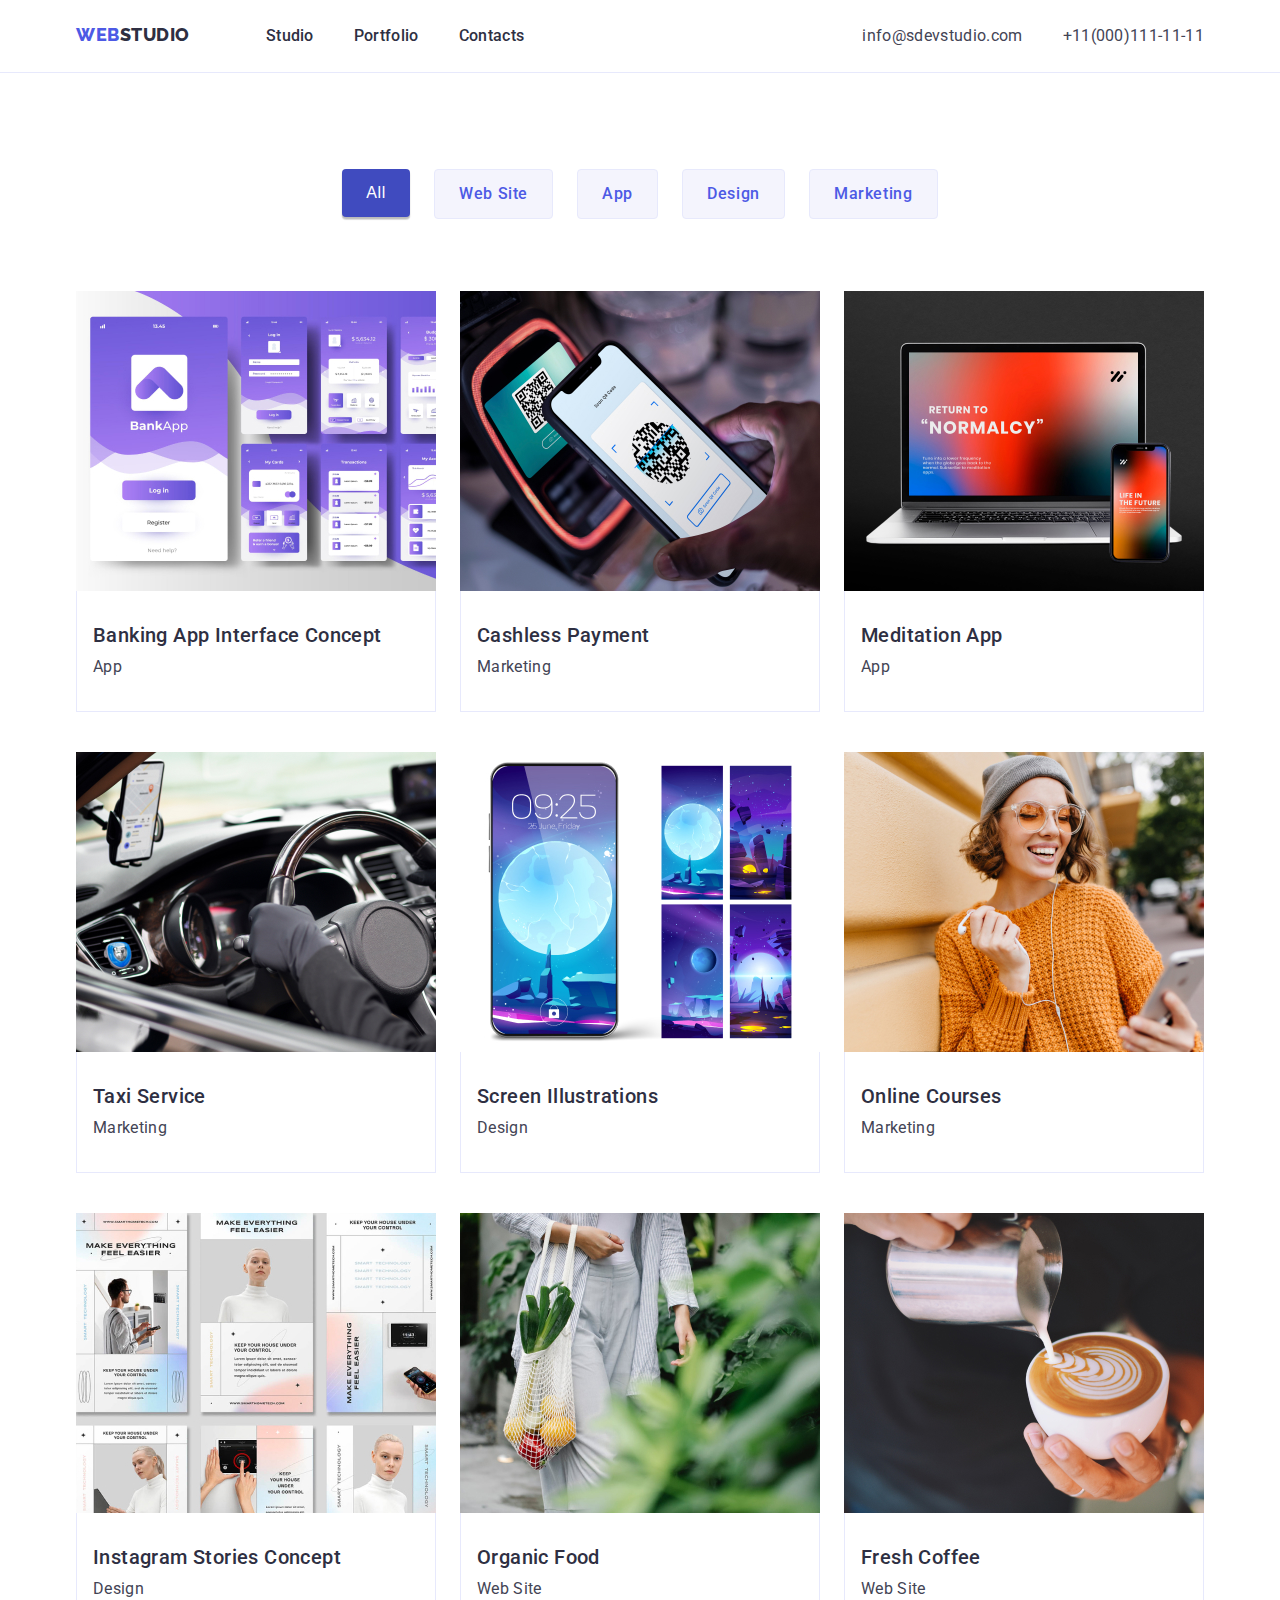
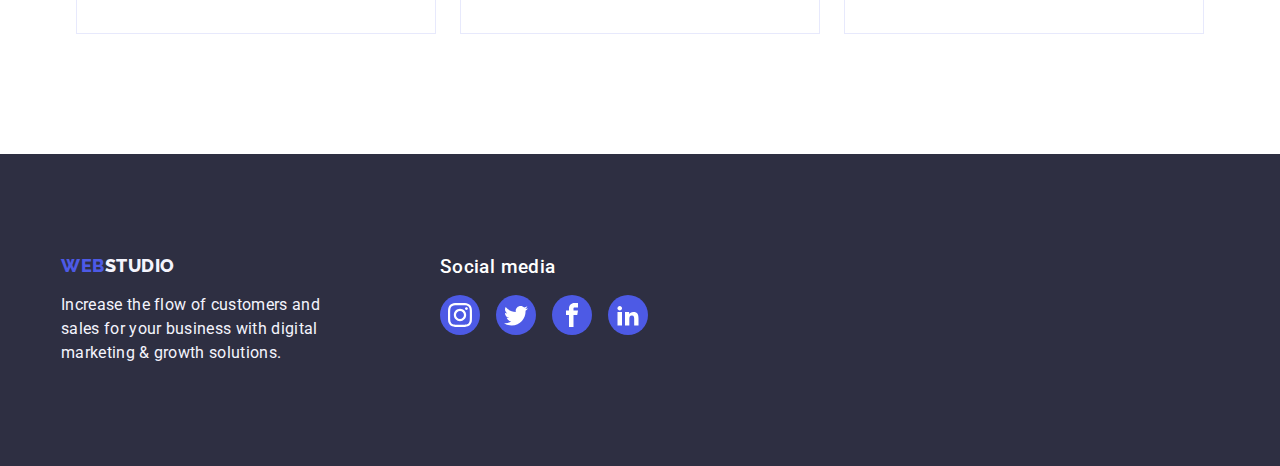
==== portfolio.html @ 750473fb "for refinement" ====
<!DOCTYPE html>
<html lang="en">

<head>
    <meta charset="UTF-8">
    <meta name="viewport" content="width=device-width, initial-scale=1.0">
    <title>Homework#4</title>
    <link rel="preconnect" href="https://fonts.googleapis.com">
    <link rel="preconnect" href="https://fonts.gstatic.com" crossorigin>
    <link
        href="https://fonts.googleapis.com/css2?family=Raleway:wght@800&family=Roboto:wght@400;500;700;900&display=swap"
        rel="stylesheet">
    <link rel="preconnect" href="https://fonts.googleapis.com">
    <link rel="preconnect" href="https://fonts.gstatic.com" crossorigin>
    <link
        href="https://fonts.googleapis.com/css2?family=Raleway:wght@800&family=Roboto:wght@400;500;700;900&display=swap"
        rel="stylesheet">
    <link rel="stylesheet" href="./css/styles.css">
</head>

<body>
    <!--header section-->

    <header class="header">
        <div class="container main-header-container">
            <nav class="nav-menu">
                <a class="logo" href="/goit-markup-hw-04/portfolio.html" target="_blank"><span class="colored">WEB</span><span
                    class="black">STUDIO</span></a>

            <ul class="nav-list">
                <li class="nav-list-item"><a class="nav-link" href="./portfolio.html">Studio</a></li>
                <li class="nav-list-item"><a class="nav-link" href="./portfolio.html">Portfolio</a></li>
                <li class="nav-list-item"><a class="nav-link" href="./portfolio.html">Contacts</a></li>
            </ul>
        </nav>

    <!-----------address section---------->

        <address class="address">
            <ul class="address-list">
                <li><a class="address-link" href="mailto:info@devstudio.com">info@sdevstudio.com</a></li>
                <li><a class="address-link" href="tel:+11(000)111-11-11">+11(000)111-11-11</a></li>
            </ul>
        </address>
        </div>
    </header> 

    <!--Link Button-->

    <main>
        <section class="section-portfolio">
            <div class=" container section-portfolio-container">
            <ul class="portfolio-button-list">
                <li class="portfolio-link"><button class="blue" type="button">All</button></li>
                <li class="portfolio-link"><button class="portfolio-button" type="button">Web Site</button></li>
                <li class="portfolio-link"><button class="portfolio-button" type="button">App</button></li>
                <li class="portfolio-link"><button class="portfolio-button" type="button">Design</button></li>
                <li class="portfolio-link"><button class="portfolio-button" type="button">Marketing</button></li>
            </ul>
            </div>
        </section>
        
        <!--images-->
        <section class="project-card1">
            <div class="container project-card1-container">
            <ul class="project-list-item">
                <li class="project-links-item">
                    <figure class="project-card-figure">
                        <img src="images/img8.jpg" width="360" alt="banking">
                        <figcaption>
                            Lorem ipsum dolor sit amet consectetur adipisicing elit.<br>Provident cumque modi illum quia accusamuss!
                        </figcaption>
                    </figure>
                    <div class="project-details">
                    <p class="project-title">Banking App Interface Concept<p>
                    <p class="project-description">App</p>
                    </div>
                </li>
                <li class="project-links-item">
                    <figure class="project-card-figure">
                         <img src="images/img9.jpg" width="360" alt="cashless">
                        <figcaption>
                            Lorem ipsum dolor sit amet consectetur adipisicing elit.<br>Provident cumque modi illum quia accusamuss!
                        </figcaption>
                    </figure>
                    <div class="project-details">
                    <p class="project-title">Cashless Payment
                    <p class="project-description">Marketing</p>
                    <div>
                </li>
                <li class="project-links-item">
                    <figure class="project-card-figure">
                        <img src="images/img10.jpg" width="360" alt="meditation">
                        <figcaption>
                            Lorem ipsum dolor sit amet consectetur adipisicing elit.<br>Provident cumque modi illum quia accusamuss!
                        </figcaption>
                    </figure>
                    <div class="project-details">
                    <p class="project-title">Meditation App</p>
                    <p class="project-description">App</p>
                </div>
            </li>

                <li class="project-links-item">
                    <figure class="project-card-figure">
                        <img src="images/img11.jpg" width="360" alt="taxi">
                        <figcaption>
                            Lorem ipsum dolor sit amet consectetur adipisicing elit.<br>Provident cumque modi illum quia accusamuss!
                        </figcaption>
                    </figure>
                    <div class="project-details">
                    <p class="project-title">Taxi Service</p>
                    <p class="project-description">Marketing</p>
                </div>
            </li>
                <li class="project-links-item">
                    <figure class="project-card-figure">
                        <img src="images/img12.jpg" width="360" alt="screen">
                        <figcaption>
                            Lorem ipsum dolor sit amet consectetur adipisicing elit.<br>Provident cumque modi illum quia accusamuss!
                        </figcaption>
                    </figure>
                    <div class="project-details">
                    <p class="project-title">Screen Illustrations</p>
                    <p class="project-description">Design</p>
                </div>
            </li>
                <li class="project-links-item">
                    <figure class="project-card-figure">
                        <img src="images/img13.jpg" width="360" alt="online">
                        <figcaption>
                            Lorem ipsum dolor sit amet consectetur adipisicing elit.<br>Provident cumque modi illum quia accusamuss!
                        </figcaption>
                    </figure>
                    <div class="project-details">
                    <p class="project-title">Online Courses</p>
                    <p class="project-description">Marketing</p>
                </div>
            </li>
                <li class="project-links-item">
                    <figure class="project-card-figure">
                        <img src="images/img14.jpg" width="360" alt="instagram">
                        <figcaption>
                            Lorem ipsum dolor sit amet consectetur adipisicing elit.<br>Provident cumque modi illum quia accusamuss!
                        </figcaption>
                    </figure>
                    <div class="project-details">
                    <p class="project-title">Instagram Stories Concept</p>
                    <p class="project-description">Design</p>
                </div>
            </li>
                <li class="project-links-item">
                    <figure class="project-card-figure">
                        <img src="images/img15.jpg" width="360" alt="organic">
                        <figcaption>
                            Lorem ipsum dolor sit amet consectetur adipisicing elit.<br>Provident cumque modi illum quia accusamuss!
                        </figcaption>
                    </figure>
                    <div class="project-details">
                    <p class="project-title">Organic Food</p>
                    <p class="project-description">Web Site</p>
                </div>
            </li>
                <li class="project-links-item">
                    <figure class="project-card-figure">
                        <img src="images/img16.jpg" width="360" alt="coffee">
                        <figcaption>
                            Lorem ipsum dolor sit amet consectetur adipisicing elit.<br>Provident cumque modi illum quia accusamuss!
                        </figcaption>
                    </figure>
                    <div class="project-details">
                    <p class="project-title">Fresh Coffee</p>
                    <p class="project-description">Web Site</p>
                    </div>
                </li>
            </ul>
        </section>
    </div>
    </main>

    <!--Footer Section-->

    <footer>
        <section class="container footer-section">
            <div class="footer-items">
                <a class="footer-logo" href="/goit-markup-hw-04/index.html" target="_blank"><span
                        class="colored">WEB</span><span class="white">STUDIO</span></a>
                <p class="footer-description">Increase the flow of customers and<br>
                    sales for your business with digital<br>
                    marketing & growth solutions.</p>
            </div>
    
            <div class="social-icon">   
                <h3 class="media-link">Social media</h3>
                <ul class="footer-icons-item">
                    <li class="footer-icons-list">
                        <svg class="footer-icons-link">
                            <use href="./sprite.svg#icon-instagram"></use>
                        </svg>
                    </li>
            
                    <li class="footer-icons-list">
                        <svg class="footer-icons-link">
                            <use href="./sprite.svg#icon-twitter"></use>
                        </svg>
                    </li>
            
                    <li class="footer-icons-list">
                        <svg class="footer-icons-link">
                            <use href="./sprite.svg#icon-facebook"></use>
                        </svg>
                    </li>
            
                    <li class="footer-icons-list">
                        <svg class="footer-icons-link">
                            <use href="./sprite.svg#icon-linkedin2"></use>
                        </svg>
                    </li>
                </ul>
            </div>
    </footer>
</body>

</html>
---- css/styles.css ----
* {
    margin: 0;
    padding: 0;
    box-sizing: border-box;
    
}

:root {
    --navy-blue: #2e2f42;
    --slate: #434455;
    --cloud: #f4f4fd;
    --iris: #4d5ae5;
    --orange: #e7791f;
    --ocean: #404bbf;
    --cornflower: #e7e9fc;
    --white: #fff;
    --blue: #0000ff;
    --green: rgba(49, 208, 170, 1);
    --light-slate: rgba(142, 143, 153, 1);
    --dairy: rgba(252, 252, 252, 1);
    --navyblue-modal: rgba(46, 47, 66, 0.4);
    --transition-duration: 250ms;
    --animation-timing-function: cubic-bezier(0.4, 0, 0.2, 1);
}


.figure {
    margin: 0px;
}

body {
    font-family: 'Roboto', sans-serif;
}

img {
    display: block;
    max-width: 100%;
    height: auto;
}

h1,
h2,
h3,
h4,
h5,
h6,
p, 


ul {
    margin: 0;
    padding: 0;
}


ul {
    list-style-type: none;
}

a {
    text-decoration: none;
    color: inherit;
}
address {
    font-style: normal;
}
.container {
    width: 1158px;
    margin: 0 auto;
}
/* --------------NAVIGATION SECTION---------------- */
.header {
    border-bottom: 1px solid var(--cornflower);
    padding: 24px 0;
    background: var(--white);
}
.main-header-container {
    display: flex;
    padding: 0 15px;
    justify-content: space-between;
}

.nav-menu {
    display: inline-flex;
    column-gap: 76px;
}

.nav-list {
    display: inline-flex;
    column-gap: 40px;
}

.nav-link {
    color: var(--navy-blue);
    font-size: 16px;
    font-weight: 500;
    line-height: 24px;
    /* 150% */
    letter-spacing: 0.32px;
}

.nav-link::after {
    content: '';
    height: 4px;
    background-color: var(--ocean);
    border-radius: 2px;
    position: absolute;
    left: 0;
    bottom: -25px;
}

.nav-list-item {
    position: relative;
}

.nav-list-item:hover .nav-link::after {
    width: 100%;
}

.nav-link:hover, .nav-list-item:hover, .address-link:hover {
    color:var(--ocean);
}

.address-list {
    display: flex;
    column-gap: 40px;
    /* position: relative; */
    margin-left: 332px;
}

.address-link {
    color: var(--slate);
    font-size: 16px;
    line-height: 24px;
    letter-spacing: 0.32px;
}  

/* -----------------HERO SECTION-------------------- */


.hero { 
    padding: 188px 0;
    background-image: linear-gradient(rgba(46,47,66,0.7),rgba(46,47,66,0.7)), url(../images/people-office.jpg);
    background-size: cover;
    background-position: center;
    position: relative;
}

.hero-heading {
    font-size: 56px;
    line-height: 60px;
    letter-spacing: 1.12px;
    color: var(--white);
    display: block;
    text-align: center;
}

.hero-button {
    background-color: var(--iris);
    color: var(--white);
    outline: none;
    border: unset;
    padding: 16px 32px;
    display:block;
    margin: auto;
    margin-top: 48px;
    border-radius: 4px;
    box-shadow: 0px 4px 4px 0px rgba(0, 0, 0, 0.15);
    font-size: 16px;
    font-weight: 500;
    line-height: 24px;
    /* 150% */
    letter-spacing: 0.64px;
    cursor: pointer;   
    font-family: inherit;
}

.hero-button:hover {
    background-color: var(--ocean);
}

    /* ----------------Features Section--------------- */

.features-icon {
    background-color: var(--cloud);
    padding: 24px 100px;
    top: 120px;
    border-radius: 4px;
    display: inline-block;
    justify-content: center;
    align-items: center;
}

.features {
    padding: 120px 0px;
}
.features-list {
    display: flex;
    column-gap: 24px;
}
.features-title {
    margin-bottom: 8px;
}
.features-title, .team-name {
    color: var(--navy-blue);
    font-size: 20px;
    font-weight: 500;
    line-height: 24px;
    /* 120% */
    letter-spacing: 0.4px;
    margin-bottom: 8px;
}

.features-description, .team-position {
    color: var(--slate);
    font-size: 16px;
    line-height: 24px;
    /* 150% */
    letter-spacing: 0.32px;
}

    /* ------------Services Section--------------- */

.services {
    padding-bottom: 120px;
}
.services-title {
    margin-bottom: 73px;
}
.services-title, .team-title {
    color: var(--navy-blue);
    text-align: center;
    font-size: 36px;
    line-height: 40px;
    letter-spacing: 0.72px;
    text-transform: capitalize;
}

.services-list-menu {
    display: flex;
    column-gap: 24px;
    justify-content: center;
}

    /* ----------------Team Section------------------ */
.team {
    background-color: var(--cloud);
    padding: 120px 0px;
}

.team-list-item:hover {
    box-shadow: 6px 6px 40px 10px rgba(46, 47, 66, 0.16);
    /* transform: translateY(20px); */
    transition: var(--transition-duration);
}

.team-position {
    margin-bottom: 8px;
}

.team-title {
    margin-bottom: 73px;
}   

.team-list-item img {
    width: 100%;
    height: 100%;
    border-radius: 4px 4px 0px 0px;
}

.team-list-menu {
    display: flex;
    column-gap: 24px;
    text-align: center;
    align-items: center;
    justify-content: space-between;

}
.team-item-details {
    padding: 32px 16px;
    border-radius: 0px 0px 4px 4px;
    background: var(--white);
    box-shadow: 0px 2px 1px 0px rgba(46, 47, 66, 0.08), 0px 1px 1px 0px rgba(46, 47, 66, 0.16), 0px 1px 6px 0px rgba(46, 47, 66, 0.08);
}

.icons-item {
    align-items: center;
    padding: 12px;
    display: inline-flex;
    cursor: pointer;
    background-color: var(--iris);
    border-radius: 40px;
    justify-content: center;
}

.icons-list {
    display: flex;
    gap:24px;
}

.icon {
    width: 16px;
    height: 16px;
    fill: var(--white);
    stroke-width: 1px;
    stroke:var(--white);
}

.icons-item:hover {
   background-color: var(--ocean);
}

    /* --------------------Client Section-------------------- */

.customer-section {
    width: 100%;
}
    
.customer-section {
    margin: 0 auto;
    padding: 150px 20px;
    text-align: center;   
}

.client-title {
    font-weight: 700; 
    font-size: 36px; 
    line-height: 40px;
    color: var(--navy-blue);
    margin-bottom: 40px;  
}

.client-items {
    display: flex;
    justify-content: center;
    cursor: pointer;
    column-gap: 24px;
}

.client-logo {
    border: solid 1px var(--light-slate);
    border-radius: 4px;
    transition: var(--transition-duration) var(--animation-timing-function);
    color: var(--light-slate);
}

.client-logo:hover {
    border-color: var(--ocean);
}

.client-logo-link {
    color: var(--light-slate);
}

.logo-link {
    display: block;
    width: 168px;
    height: 88px;
    fill: currentColor;
    padding: 16px 32px;
}

.client-logo:hover .client-logo-link {
    color: var(--ocean);
}
    /* -----------------Footer Section------------------- */

.footer-description {
    color: var(--cloud);
    font-size: 16px;
    line-height: 24px;
    letter-spacing: 0.32px;
    margin-top: 17px;  
}

footer {
    background: var(--navy-blue);
    padding: 101px 0;
    
}

.footer-section {
    display: flex;
    gap: 120px;
    
}

.media-link {
    font-weight: 500;
    line-height: 24px;
    letter-spacing: 0.02em;
    color: var(--white);
    margin-bottom: 16px;
}    

.footer-icons-link {
    width: 24px;
    height: 24px;
    stroke-width: 1px;
    fill: var(--white);
}

.footer-icons-list {
    width: 40px;
    height: 40px;
    align-items: center;
    display: flex;
    background-color: var(--iris);
    border-radius: 40px;
    justify-content: center;
    cursor: pointer; 

}

.footer-icons-list:hover {
    background-color: var(--green);
}

.footer-icons-item {
    display: flex;
    gap: 16px;
} 

    /* margin-left: 120px; */

    /* ----------WEBSTUDIO LOGO-------------- */

.colored {
    color: var(--iris);
    font-family: Raleway;
    font-size: 18px;
    font-weight: 800;
    line-height: 21px;
    letter-spacing: 0.54px;
    text-transform: uppercase;
}

.black {
    color: var(--navy-blue);
    font-family: Raleway;
    font-size: 18px;
    font-weight: 800;
    line-height: 21px;
    letter-spacing: 0.54px;
    text-transform: uppercase;
}

.white {
    color: var(--cloud);
    font-family: Raleway;
    font-size: 18px;
    font-weight: 800;
    line-height: 21px;
    letter-spacing: 0.54px;
    text-transform: uppercase;
}


    /*------- PORTFOLIO HTML-----*/
.project-card1 {
    padding-bottom: 120px;
}
button {
    cursor: pointer;
}

.section-portfolio {
    padding: 96px 0 72px;
}
.portfolio-button-list {
    display: flex;
    column-gap: 24px;
    justify-content: center;
   
}

.portfolio-button {
    border-radius: 4px;
    border: 1px solid var(--cornflower);
    background: var(--cloud);
    padding: 12px 24px;
    justify-content: center;
    align-items: center;
    display: flex;
    text-align: center;
    color: var(--iris);
    text-align: center;
    font-size: 16px;
    font-weight: 500;
    line-height: 24px;
    letter-spacing: 0.64px;
    font-family: inherit;
    -webkit-transition-duration: 0.4s;
    transition-duration: 0.4s;
    -webkit-transition-property: box-shadow, transform;
    transition-property: box-shadow, transform;

}

.portfolio-button:hover, .portfolio-button:focus, .portfolio-button:active{
    color: var(--white);
    background: var(--ocean);
    border: var(--ocean);
    box-shadow: 0px 2px 2px 0px rgba(0, 0, 0, 0.12), 0px 2px 1px 0px rgba(0, 0, 0, 0.08), 0px 3px 1px 0px rgba(0, 0, 0, 0.10);
    -webkit-transform: scale(1.1);
    transform: scale(1.1);
}

.blue {
    border-radius: 4px;
    background: var(--ocean);
    box-shadow: 0px 2px 2px 0px rgba(0, 0, 0, 0.12), 0px 2px 1px 0px rgba(0, 0, 0, 0.08), 0px 3px 1px 0px rgba(0, 0, 0, 0.10);
    color: var(--white);
    text-align: center;
    align-items: center;
    display: flex;
    justify-content: center;
    padding: 12px 24px;
    outline: none;
    border: unset;
    font-size: 16px;
    font-weight: 500;
    line-height: 24px;
    letter-spacing: 0.64px;
    font-size: inherit;
    -webkit-transition-duration: 0.4s;
    transition-duration: 0.4s;
    -webkit-transition-property: box-shadow, transform;
    transition-property: box-shadow, transform;
}

.blue:hover, .blue:focus, .blue:active {
    background: var(--iris);
    box-shadow: 0px 2px 2px 0px rgba(0, 0, 0, 0.12), 0px 2px 1px 0px rgba(0, 0, 0, 0.08), 0px 3px 1px 0px rgba(0, 0, 0, 0.10);
    -webkit-transform: scale(1.1);
    transform: scale(1.1);

}   

.project-list-item {
    column-gap: 24px;
    row-gap: 40px;
    display: flex;
    align-items: center;
    flex-wrap: wrap;
    justify-content: center;
}

.project-title {
    color: var(--navy-blue);      
    font-size: 20px;
    font-weight: 500;
    letter-spacing: 0.4px;
    line-height: 24px;
    margin-bottom: 8px;
}

.project-description {
    color: var(--slate); 
    font-size: 16px;
    letter-spacing: 0.32px;
    line-height: 24px;
}

.project-details {
    padding: 32px 16px;
    border: 1px solid var(--cornflower);
    border-top: unset;
}

.project-links-item {
    transition: box-shadow var(--transition-duration);
}

.project-links-item:hover {
    box-shadow: 6px 6px 40px 10px rgba(46, 47, 66, 0.16);
    transform: translateY(0);
    backdrop-filter: blur(5px);
    transition: box-shadow var(--transition-duration);
}

.project-card-figure {
    width: 100%;
    height: 300px;
    position: relative;
    overflow: hidden;

}

.project-card-figure img {
    display: block;
    width: 100%;
    height: 100%;
    object-fit: cover;
    object-position: center; 
    
} 

.project-card-figure figcaption {
    position: absolute;
    top: 0;
    left: 0;
    width: 100%;
    height: 100%;
    background: var(--iris);
    border-radius: 4px 4px 0px 0px;
    padding: 0 24px;
    color: var(--white);
    text-align: left;
    display: flex;
    justify-content: flex-start;
    align-items: center;
    line-height: 24px;
    transition: transform var(--transition-duration) var(--animation-timing-function);
    transform: translateY(100%);
    will-change: transform;
} 

.project-links-item:hover figcaption {
    transform: translateY(0);
}

.modal {
    background-color: var(--navyblue-modal);
    position: fixed;
    top: 0;
    left: 0;
    width: 100%;
    height: 100%;
    display: flex;
    justify-content: center;
    align-items: center;
    z-index: 999;
    opacity: 1;
    pointer-events: auto;
    transition-property: visibility, opacity, transform;
    transition-duration: var(--animation-timing-function);
    transform: none;

}

.modal.is-hidden {
    visibility: hidden;
    opacity: 0;
    pointer-events: none;
    transform: scale(0.95);
}

.modal-content {
    position: relative;
    width: 408px;
    height: 584px;
    background-color: var(--white);
    box-shadow: 0px 2px 1px 0px rgba(0, 0, 0, 0.14),
                0px 2px 1px 0px rgba(0, 0, 0, 0.12);
    border-radius: 4px;
}

.modal-close {
    display: flex;
    align-items: center;
    justify-content: center;
    background-color: var(--white);
    border: 0px;
    border-radius: 50px;
    width: 30px;
    height: 30px;
    position: absolute;
    /* right: 20px; */
    left: 100%;
    top: 0px;
    cursor: pointer;
    border: 1px solid rgba(0, 0, 0, 0.10);
    transition: background-color var(--transition-duration) var(--animation-timing-function), color var(--transition-duration) var(--animation-timing-function);
}
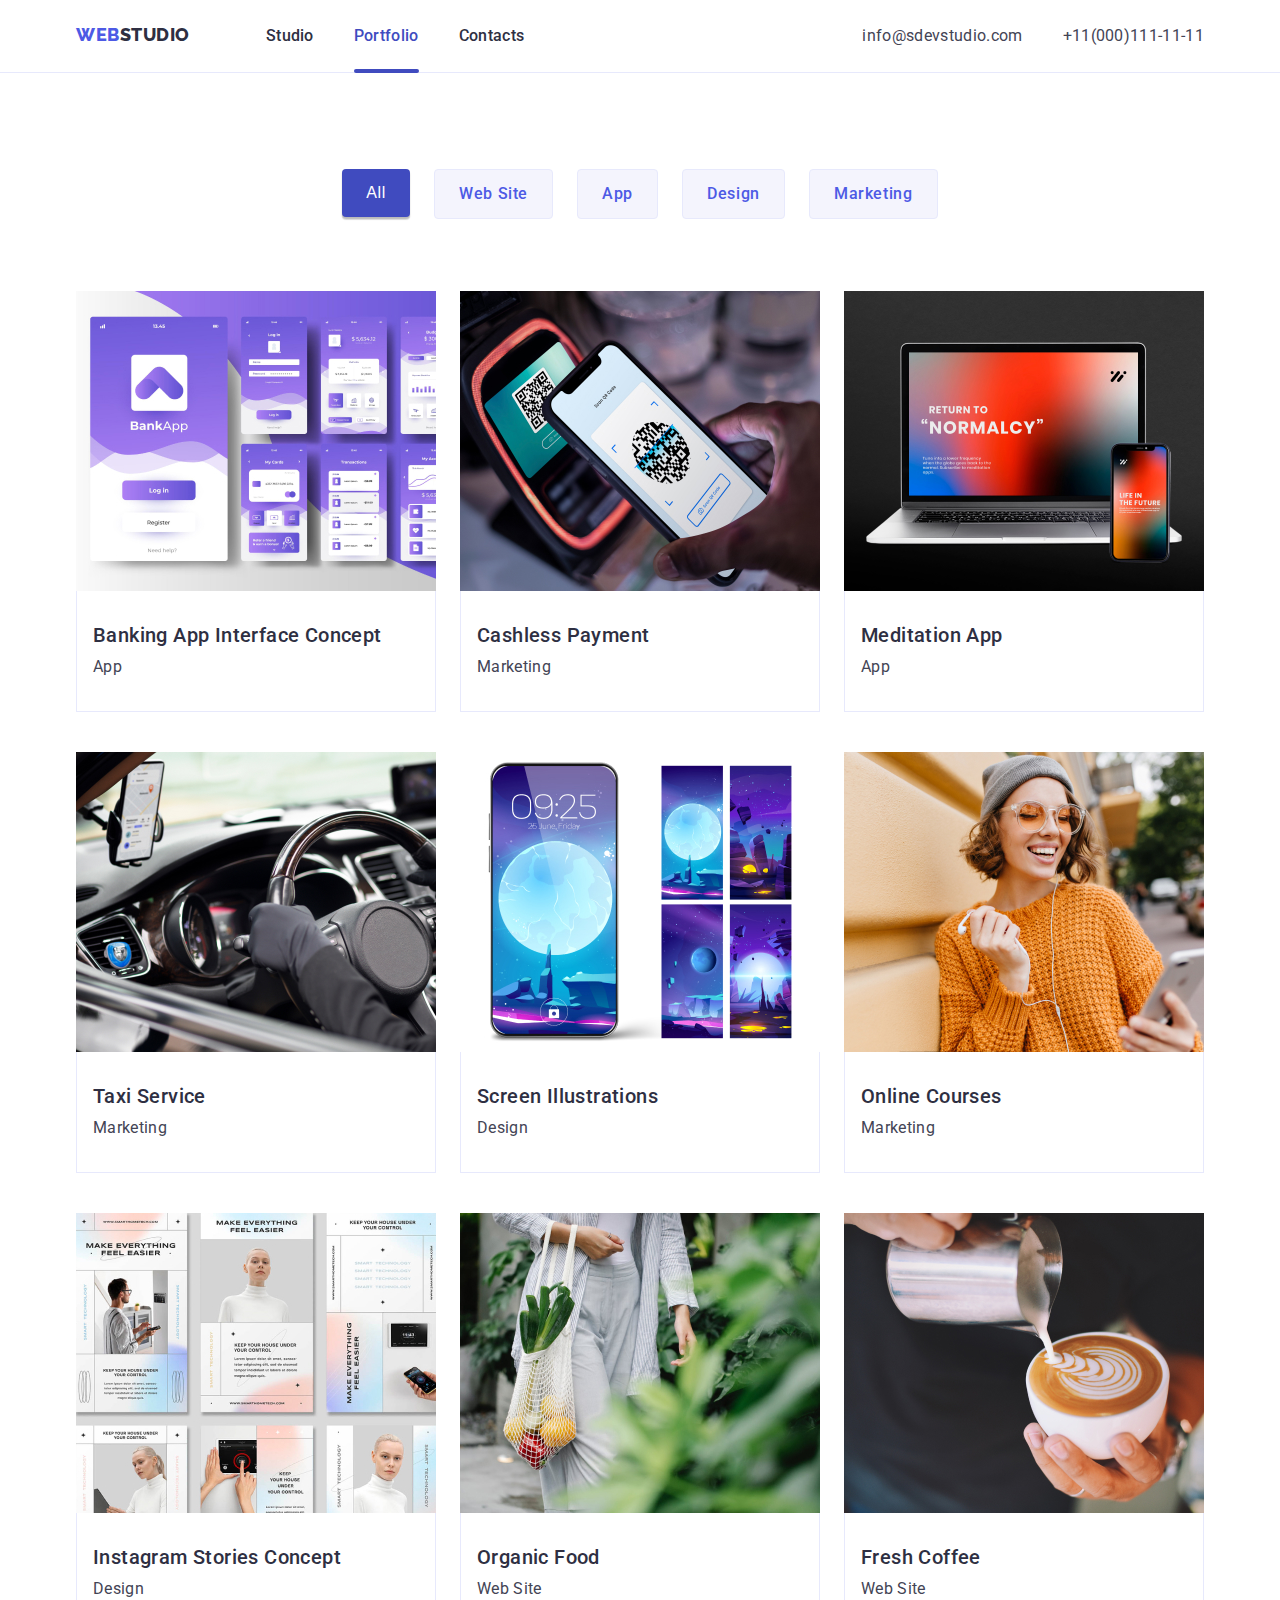
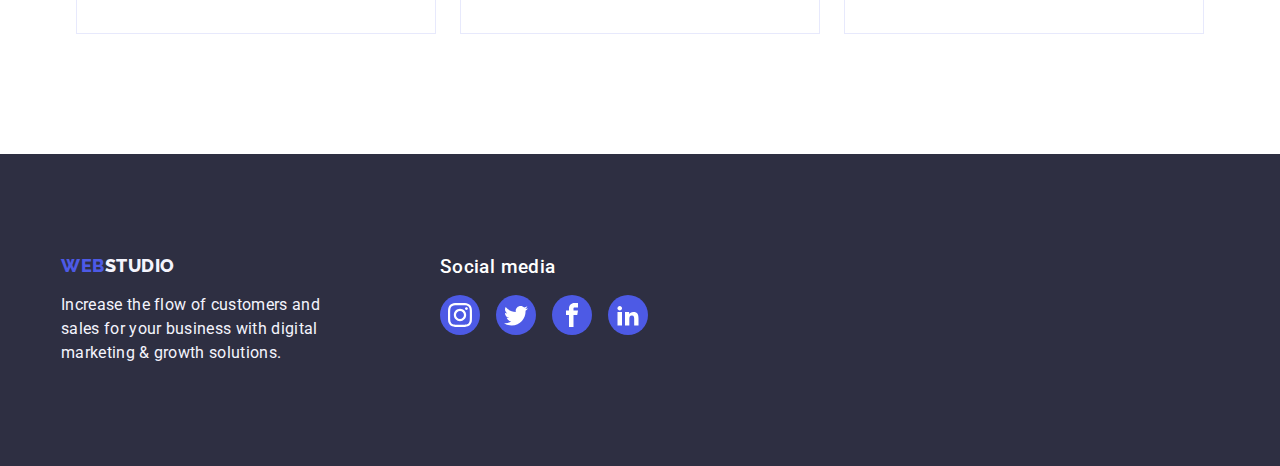
==== commit 99e422a9: "FINAL EDITED MAYBE...." ====
--- a/portfolio.html
+++ b/portfolio.html
@@ -29,7 +29,7 @@
 
             <ul class="nav-list">
                 <li class="nav-list-item"><a class="nav-link" href="./portfolio.html">Studio</a></li>
-                <li class="nav-list-item"><a class="nav-link" href="./portfolio.html">Portfolio</a></li>
+                <li class="nav-list-item"><a class="nav-link active" href="./portfolio.html">Portfolio</a></li>
                 <li class="nav-list-item"><a class="nav-link" href="./portfolio.html">Contacts</a></li>
             </ul>
         </nav>
--- a/css/styles.css
+++ b/css/styles.css
@@ -90,13 +90,17 @@
     column-gap: 40px;
 }
 
+
+.nav-list-item {
+    position: relative;
+}
 .nav-link {
     color: var(--navy-blue);
     font-size: 16px;
     font-weight: 500;
     line-height: 24px;
-    /* 150% */
     letter-spacing: 0.32px;
+    transition: color var(--transition-duration) var(--animation-timing-function);
 }
 
 .nav-link::after {
@@ -106,20 +110,29 @@
     border-radius: 2px;
     position: absolute;
     left: 0;
+    width: 0%;
     bottom: -25px;
-}
-
-.nav-list-item {
-    position: relative;
-}
-
-.nav-list-item:hover .nav-link::after {
-    width: 100%;
-}
-
-.nav-link:hover, .nav-list-item:hover, .address-link:hover {
-    color:var(--ocean);
-}
+    transition: width var(--transition-duration) var(--animation-timing-function);
+}
+
+.nav-list-item:hover .nav-link {
+    color: var(--ocean);
+    width: 100%;
+}
+
+.nav-list-item:hover .nav-link:after {
+    width: 100%;
+}
+
+.nav-link.active {
+    color: var(--ocean);
+}
+
+.nav-link.active:after {
+    color: var(--ocean);
+    width: 100%;
+}
+
 
 .address-list {
     display: flex;
@@ -128,13 +141,19 @@
     margin-left: 332px;
 }
 
+
 .address-link {
     color: var(--slate);
     font-size: 16px;
     line-height: 24px;
     letter-spacing: 0.32px;
+    transition: color var(--transition-duration) var(--animation-timing-function);
 }  
 
+.address-link:hover {
+    color: var(--ocean);
+}
+   
 /* -----------------HERO SECTION-------------------- */
 
 
@@ -173,6 +192,7 @@
     letter-spacing: 0.64px;
     cursor: pointer;   
     font-family: inherit;
+    transition: all var(--transition-duration) var(--animation-timing-function);
 }
 
 .hero-button:hover {
@@ -251,7 +271,7 @@
 .team-list-item:hover {
     box-shadow: 6px 6px 40px 10px rgba(46, 47, 66, 0.16);
     /* transform: translateY(20px); */
-    transition: var(--transition-duration);
+    transition: all var(--transition-duration) var(--animation-timing-function);
 }
 
 .team-position {
@@ -291,6 +311,7 @@
     background-color: var(--iris);
     border-radius: 40px;
     justify-content: center;
+    transition: all var(--transition-duration) var(--animation-timing-function);
 }
 
 .icons-list {
@@ -340,7 +361,7 @@
 .client-logo {
     border: solid 1px var(--light-slate);
     border-radius: 4px;
-    transition: var(--transition-duration) var(--animation-timing-function);
+    transition: all var(--transition-duration) var(--animation-timing-function);
     color: var(--light-slate);
 }
 
@@ -358,10 +379,12 @@
     height: 88px;
     fill: currentColor;
     padding: 16px 32px;
+    transition: fill var(--transition-duration) var(--animation-timing-function);
 }
 
 .client-logo:hover .client-logo-link {
     color: var(--ocean);
+    transition: color var(--transition-duration) var(--animation-timing-function);
 }
     /* -----------------Footer Section------------------- */
 
@@ -398,6 +421,7 @@
     height: 24px;
     stroke-width: 1px;
     fill: var(--white);
+    transition: all var(--transition-duration) var(--animation-timing-function);
 }
 
 .footer-icons-list {
@@ -409,6 +433,7 @@
     border-radius: 40px;
     justify-content: center;
     cursor: pointer; 
+    transition: all var(--transition-duration) var(--animation-timing-function);
 
 }
 
@@ -421,7 +446,7 @@
     gap: 16px;
 } 
 
-    /* margin-left: 120px; */
+    
 
     /* ----------WEBSTUDIO LOGO-------------- */
 
@@ -620,11 +645,13 @@
     transform: translateY(0);
 }
 
+    /* ---------------M O D A L---------------- */
+
 .modal {
     background-color: var(--navyblue-modal);
     position: fixed;
-    top: 0;
-    left: 0;
+    top: 0px;
+    left: 0px;
     width: 100%;
     height: 100%;
     display: flex;
@@ -643,7 +670,10 @@
     visibility: hidden;
     opacity: 0;
     pointer-events: none;
-    transform: scale(0.95);
+}
+
+.modal.is-hidden .modal-content {
+    transform: scale(0.5);
 }
 
 .modal-content {
@@ -654,22 +684,38 @@
     box-shadow: 0px 2px 1px 0px rgba(0, 0, 0, 0.14),
                 0px 2px 1px 0px rgba(0, 0, 0, 0.12);
     border-radius: 4px;
+
 }
 
 .modal-close {
     display: flex;
     align-items: center;
     justify-content: center;
-    background-color: var(--white);
-    border: 0px;
+    background-color: var(--cornflower);
     border-radius: 50px;
-    width: 30px;
-    height: 30px;
+    width: 24px;
+    height: 24px;
     position: absolute;
-    /* right: 20px; */
-    left: 100%;
-    top: 0px;
+    right: 24px;
+    top: 24px;
     cursor: pointer;
     border: 1px solid rgba(0, 0, 0, 0.10);
     transition: background-color var(--transition-duration) var(--animation-timing-function), color var(--transition-duration) var(--animation-timing-function);
-}+}
+
+.modal-close:hover {
+    background-color: var(--ocean);
+}
+
+.modal-close svg {
+    fill: currentColor;
+    transition: fill var(--transition-duration) var(--animation-timing-function);
+}
+
+.modal-close:hover svg {
+    fill: var(--white);
+}
+
+
+
+
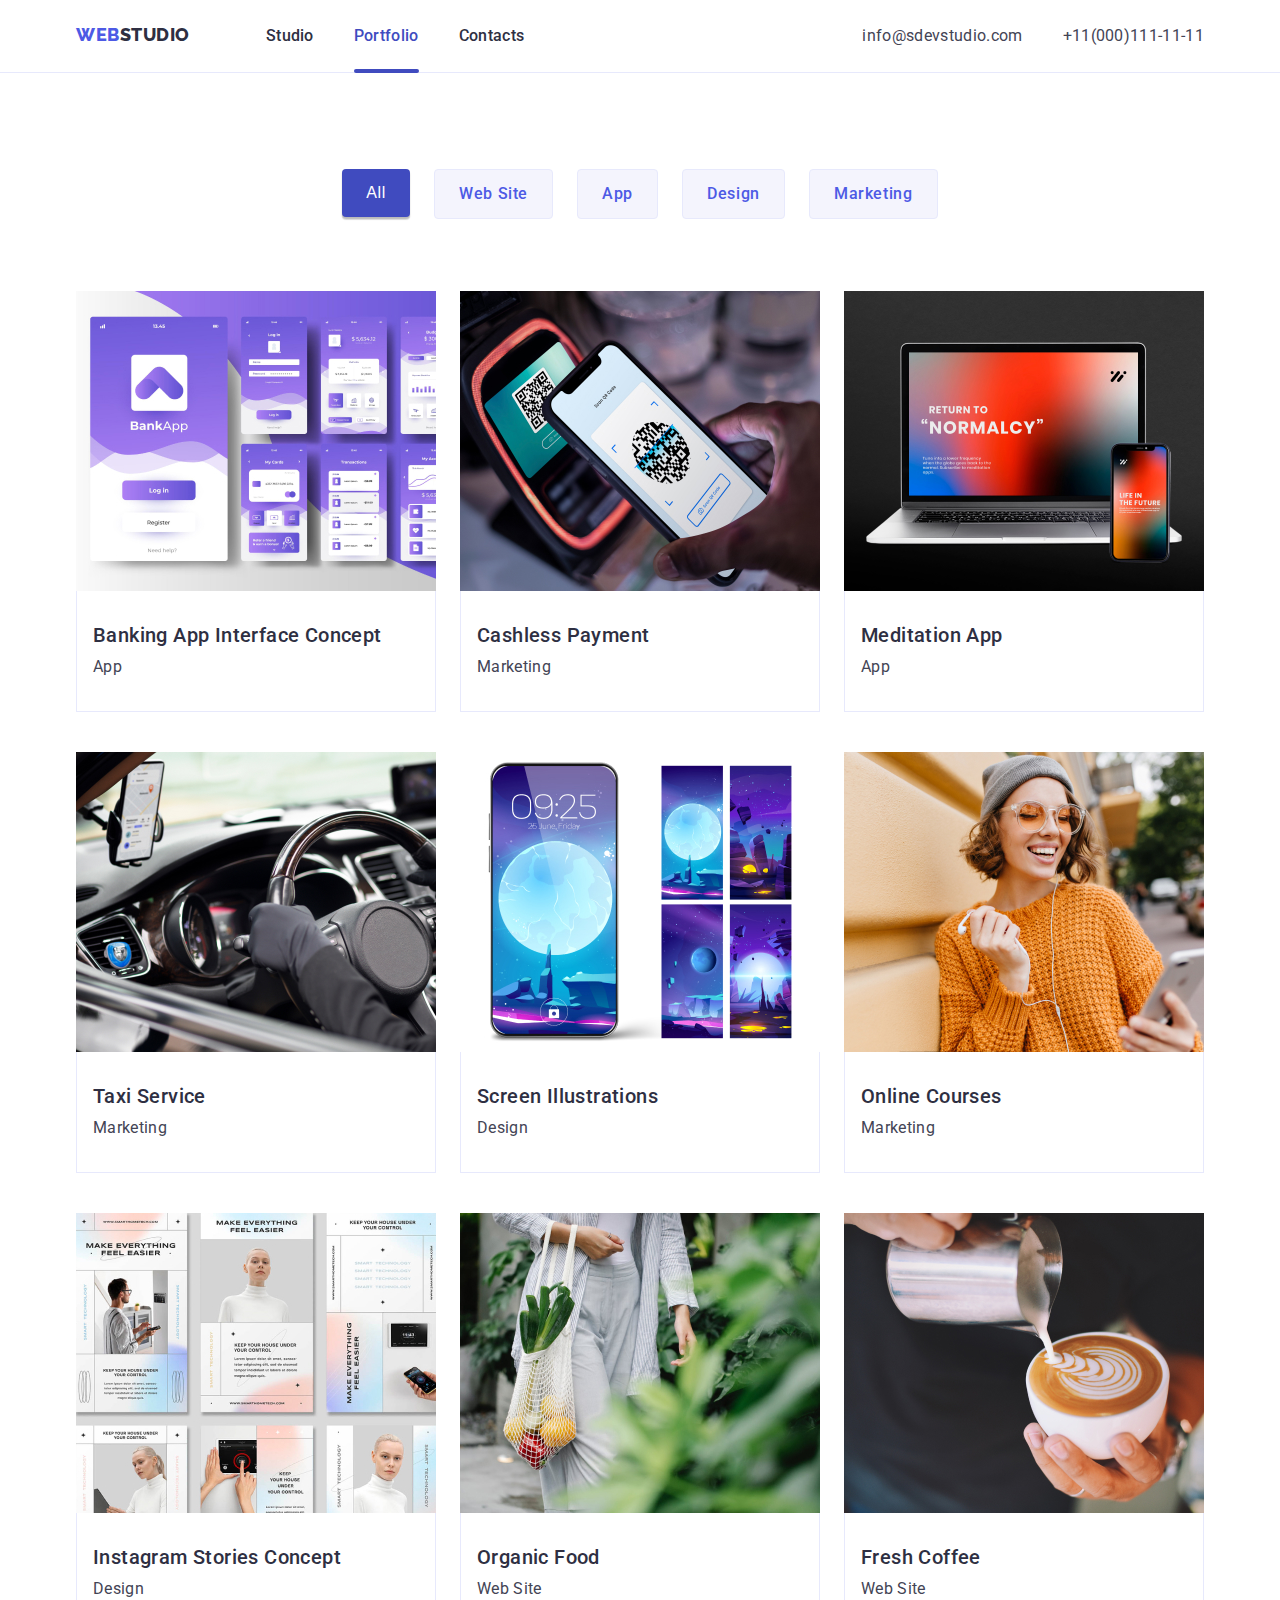
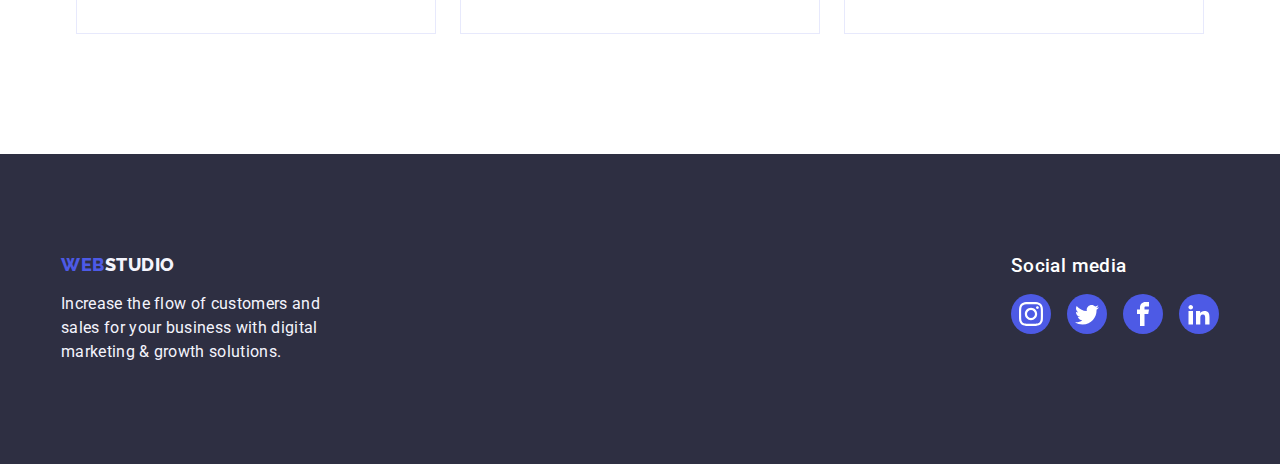
==== commit eb4187ed: "for refinement" ====
--- a/portfolio.html
+++ b/portfolio.html
@@ -4,7 +4,7 @@
 <head>
     <meta charset="UTF-8">
     <meta name="viewport" content="width=device-width, initial-scale=1.0">
-    <title>Homework#4</title>
+    <title>Homework#6</title>
     <link rel="preconnect" href="https://fonts.googleapis.com">
     <link rel="preconnect" href="https://fonts.gstatic.com" crossorigin>
     <link
@@ -28,7 +28,7 @@
                     class="black">STUDIO</span></a>
 
             <ul class="nav-list">
-                <li class="nav-list-item"><a class="nav-link" href="./portfolio.html">Studio</a></li>
+                <li class="nav-list-item"><a class="nav-link" href="./index.html">Studio</a></li>
                 <li class="nav-list-item"><a class="nav-link active" href="./portfolio.html">Portfolio</a></li>
                 <li class="nav-list-item"><a class="nav-link" href="./portfolio.html">Contacts</a></li>
             </ul>
--- a/css/styles.css
+++ b/css/styles.css
@@ -398,14 +398,12 @@
 
 footer {
     background: var(--navy-blue);
-    padding: 101px 0;
-    
 }
 
 .footer-section {
     display: flex;
-    gap: 120px;
-    
+    justify-content: space-between;
+    padding: 100px 0;
 }
 
 .media-link {
@@ -446,7 +444,65 @@
     gap: 16px;
 } 
 
-    
+.footer-forms {
+    display: block;
+}
+
+.footer-forms h3 {
+    margin-bottom: 16px;
+    color: var(--white);
+    font-weight: 500;
+    line-height: 24px;
+    letter-spacing: 0.02em;
+}
+.footer-forms-box input {
+    width: 264px;
+    height: 40px;
+    border-radius: 4px;
+    border: 1px solid var(--white);
+    padding: 8px 16px;
+    color: var(--white);
+    background: transparent;
+    box-shadow: 0px 4px 4px 0px rgba(0, 0, 0, 0.15);
+    transition: all var(--transition-duration) var(--animation-timing-function);
+}
+
+.footer-forms-box input::placeholder {
+    color: var(--white);
+    font: 12px;
+    line-height: 24px;
+}
+
+.subscribe-button {
+    background-color: var(--iris);
+    color: var(--white);
+    border: none;
+    width: 165px;
+    height: 40px;
+    padding: 8px 24px;
+    display: inline-flex;
+    justify-content: center;
+    align-items: center;
+    border-radius: 4px;
+    box-shadow: 0px 4px 4px 0px rgba(0, 0, 0, 0.15);
+    font-size: 16px;
+    font-weight: 500;
+    line-height: 24px;
+    letter-spacing: 0.64px;
+    cursor: pointer;
+    font-family: inherit;
+    transition: all var(--transition-duration) var(--animation-timing-function);
+}
+
+.subscribe-button svg {
+    width: 24px;
+    height: 24px;
+    margin-left: 16px;
+}
+
+.subscribe-button:hover {
+    background-color: var(--ocean);
+}
 
     /* ----------WEBSTUDIO LOGO-------------- */
 
@@ -684,7 +740,16 @@
     box-shadow: 0px 2px 1px 0px rgba(0, 0, 0, 0.14),
                 0px 2px 1px 0px rgba(0, 0, 0, 0.12);
     border-radius: 4px;
-
+}
+
+.modal-content h4 {
+    color: var(--navy-blue);
+    font-family: 'Roboto', sans-serif;
+    font-size: 16px;
+    font-weight: 500;
+    line-height: 24px;
+    letter-spacing: 0.02em;
+    text-align: center;
 }
 
 .modal-close {
@@ -700,7 +765,7 @@
     top: 24px;
     cursor: pointer;
     border: 1px solid rgba(0, 0, 0, 0.10);
-    transition: background-color var(--transition-duration) var(--animation-timing-function), color var(--transition-duration) var(--animation-timing-function);
+    transition: color var(--transition-duration) var(--animation-timing-function);
 }
 
 .modal-close:hover {
@@ -716,6 +781,81 @@
     fill: var(--white);
 }
 
-
-
-
+.modal-content {
+    padding: 72px 24px;
+}
+.user-contact {
+    margin-top: 16px;
+}
+.user-contact label {
+    display: block;
+    margin-top: 8px;
+}
+
+.user-contact input, .user-contact textarea {
+    display: block;
+    width: 100%;
+    margin-top: 8px;
+    padding: 8px 16px;
+}
+.user-contact textarea {
+    resize: none;
+    width: 100%;
+    height: 120px;
+}
+
+label.user-contact-checkbox {
+    display: flex;
+}
+    
+.user-contact-checkbox input {
+    display: flex;
+    width: 16px; 
+    height: 16px; 
+    margin-right: 8px;
+    border-radius: 2px; 
+    border: 1px;
+}
+
+.user-contact-checkbox a {
+    text-decoration: underline;
+    color: var(--iris);
+    transition: color var(--transition-duration) var(--animation-timing-function);
+}
+
+.user-contact-checkbox a:hover {
+    color: var(--ocean);
+}
+.user-contact label {
+    font-size: 12px;
+    line-height: 14px;
+    letter-spacing: 0.04em;
+    text-align: left;
+    color: var(--light-slate);
+}
+
+.submit-button {
+    background-color: var(--iris);
+    color: var(--white);
+    outline: none;
+    border: unset;
+    padding: 16px 32px;
+    display: flex;
+    margin: auto;
+    min-width: 169px;
+    align-items: center;
+    justify-content: center;
+    margin-top: 24px;
+    border-radius: 4px;
+    box-shadow: 0px 4px 4px 0px rgba(0, 0, 0, 0.15);
+    font-size: 16px;
+    font-weight: 500;
+    line-height: 24px;
+    letter-spacing: 0.64px;
+    cursor: pointer;
+    font-family: inherit;
+    transition: all var(--transition-duration) var(--animation-timing-function);
+}
+.submit-button:hover {
+    background-color: var(--ocean);
+}